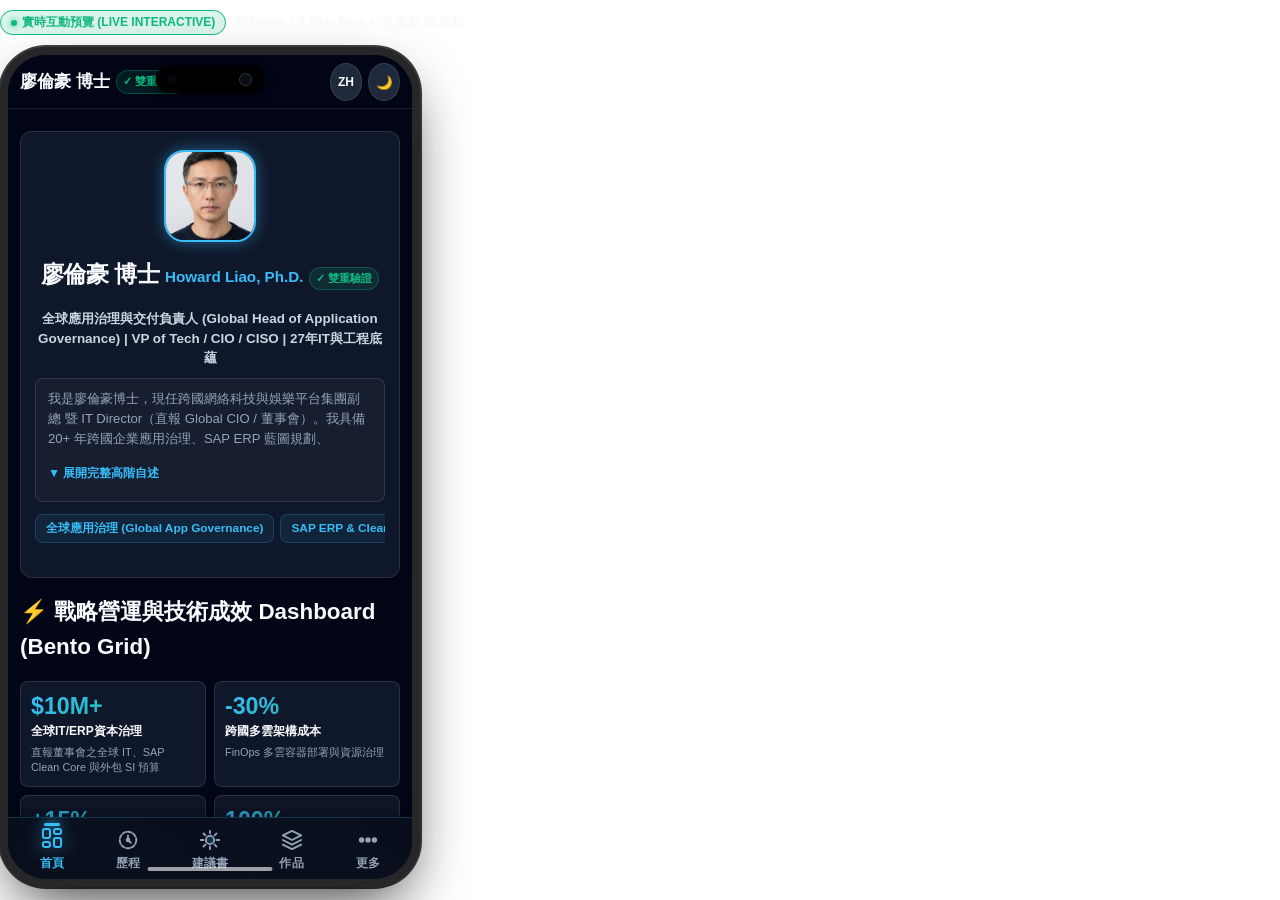
==== preview_iphone.html @ 72c86129 "Fix bottom navigation switchTab routing bug, verify full E2E button actions across all tabs, and upd" ====
<!DOCTYPE html>
<html lang="zh-TW">
<head>
  <meta charset="UTF-8">
  <style>
    body {
      margin: 0;
      padding: 10px 0;
      background: transparent;
      display: flex;
      flex-direction: column;
      align-items: flex-start;
      font-family: -apple-system, BlinkMacSystemFont, "Segoe UI", Roboto, sans-serif;
    }
    .preview-header {
      margin-bottom: 12px;
      display: flex;
      align-items: center;
      gap: 10px;
    }
    .status-pill {
      background: rgba(16, 185, 129, 0.15);
      border: 1px solid #10b981;
      color: #10b981;
      font-size: 0.75rem;
      font-weight: 700;
      padding: 3px 10px;
      border-radius: 20px;
      display: flex;
      align-items: center;
      gap: 5px;
    }
    .status-dot {
      width: 6px;
      height: 6px;
      background: #10b981;
      border-radius: 50%;
      box-shadow: 0 0 6px #10b981;
      animation: pulseDot 2s infinite;
    }
    @keyframes pulseDot {
      0%, 100% { opacity: 1; transform: scale(1); }
      50% { opacity: 0.4; transform: scale(0.8); }
    }
    .device-title {
      font-size: 0.88rem;
      font-weight: 800;
      color: var(--foreground, #f8fafc);
      letter-spacing: 0.02em;
    }

    /* iPhone 17 Pro Max 擬真旗艦外框 */
    .iphone-wrapper {
      position: relative;
      width: 420px;
      height: 840px;
      background: #020617;
      border: 8px solid #27272a;
      border-radius: 46px;
      box-shadow: 
        0 25px 60px -15px rgba(0, 0, 0, 0.8),
        0 0 0 2px #3f3f46,
        inset 0 0 4px rgba(255, 255, 255, 0.15);
      overflow: hidden;
      box-sizing: border-box;
    }

    /* 頂部動態島 (Dynamic Island) */
    .dynamic-island {
      position: absolute;
      top: 10px;
      left: 50%;
      transform: translateX(-50%);
      width: 108px;
      height: 28px;
      background: #000000;
      border-radius: 20px;
      z-index: 1000;
      display: flex;
      align-items: center;
      justify-content: space-between;
      padding: 0 12px;
      box-sizing: border-box;
      pointer-events: none;
      box-shadow: 0 2px 8px rgba(0, 0, 0, 0.6);
    }
    .island-lens {
      width: 11px;
      height: 11px;
      background: #090d16;
      border-radius: 50%;
      border: 1px solid rgba(255, 255, 255, 0.15);
    }
    .island-sensor {
      width: 9px;
      height: 9px;
      background: #050811;
      border-radius: 50%;
    }

    /* 真正的互動 iframe 視窗 (等比呈現手機網站) */
    .device-screen {
      width: 100%;
      height: 100%;
      border: none;
      background: #0a0f1d;
      border-radius: 38px;
      display: block;
    }

    /* 底部 Home Bar */
    .home-bar {
      position: absolute;
      bottom: 8px;
      left: 50%;
      transform: translateX(-50%);
      width: 125px;
      height: 4px;
      background: rgba(255, 255, 255, 0.6);
      border-radius: 4px;
      z-index: 1000;
      pointer-events: none;
    }
  </style>
</head>
<body>
  <div class="preview-header">
    <div class="status-pill">
      <span class="status-dot"></span>
      <span>實時互動預覽 (LIVE INTERACTIVE)</span>
    </div>
    <div class="device-title">iPhone 17 Pro Max • 支援點擊滾動</div>
  </div>

  <div class="iphone-wrapper">
    <!-- Dynamic Island -->
    <div class="dynamic-island">
      <div class="island-sensor"></div>
      <div class="island-lens"></div>
    </div>

    <!-- 真正可即時操作的互動式網頁 iframe -->
    <iframe class="device-screen" src="index.html" title="廖倫豪博士作品集實時預覽"></iframe>

    <!-- Home Indicator -->
    <div class="home-bar"></div>
  </div>
</body>
</html>
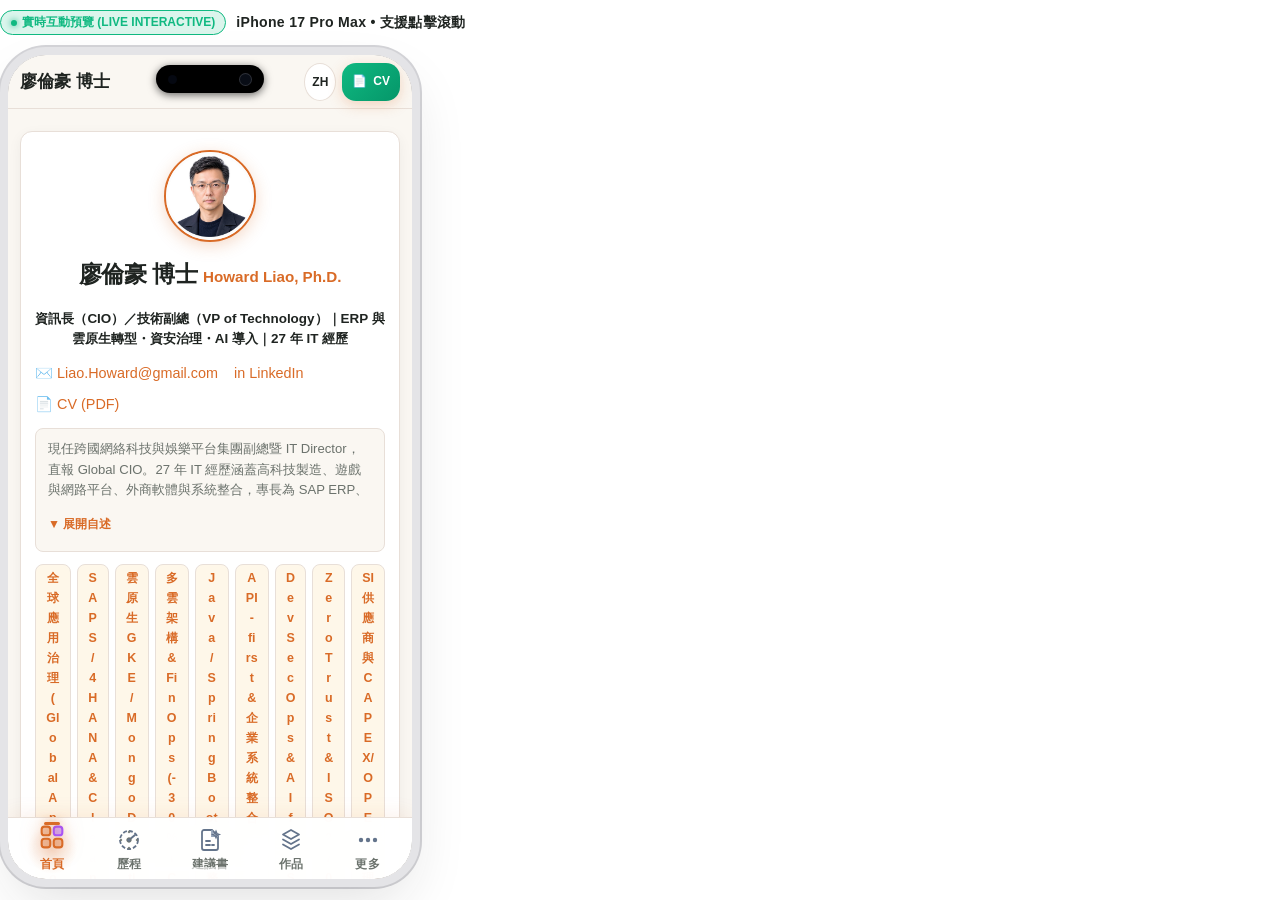
==== commit d48bd50b: "feat(theme): switch entire web and mobile style to Egyptian Pharaoh Bright (金字塔溫暖明亮風格)" ====
--- a/preview_iphone.html
+++ b/preview_iphone.html
@@ -45,7 +45,7 @@
     .device-title {
       font-size: 0.88rem;
       font-weight: 800;
-      color: var(--foreground, #f8fafc);
+      color: #1F2421;
       letter-spacing: 0.02em;
     }
 
@@ -54,13 +54,13 @@
       position: relative;
       width: 420px;
       height: 840px;
-      background: #020617;
-      border: 8px solid #27272a;
+      background: #FAF7F2;
+      border: 8px solid #e4e4e7;
       border-radius: 46px;
       box-shadow: 
-        0 25px 60px -15px rgba(0, 0, 0, 0.8),
-        0 0 0 2px #3f3f46,
-        inset 0 0 4px rgba(255, 255, 255, 0.15);
+        0 25px 60px -15px rgba(31, 36, 33, 0.15),
+        0 0 0 2px #d4d4d8,
+        inset 0 0 4px rgba(255, 255, 255, 0.6);
       overflow: hidden;
       box-sizing: border-box;
     }
